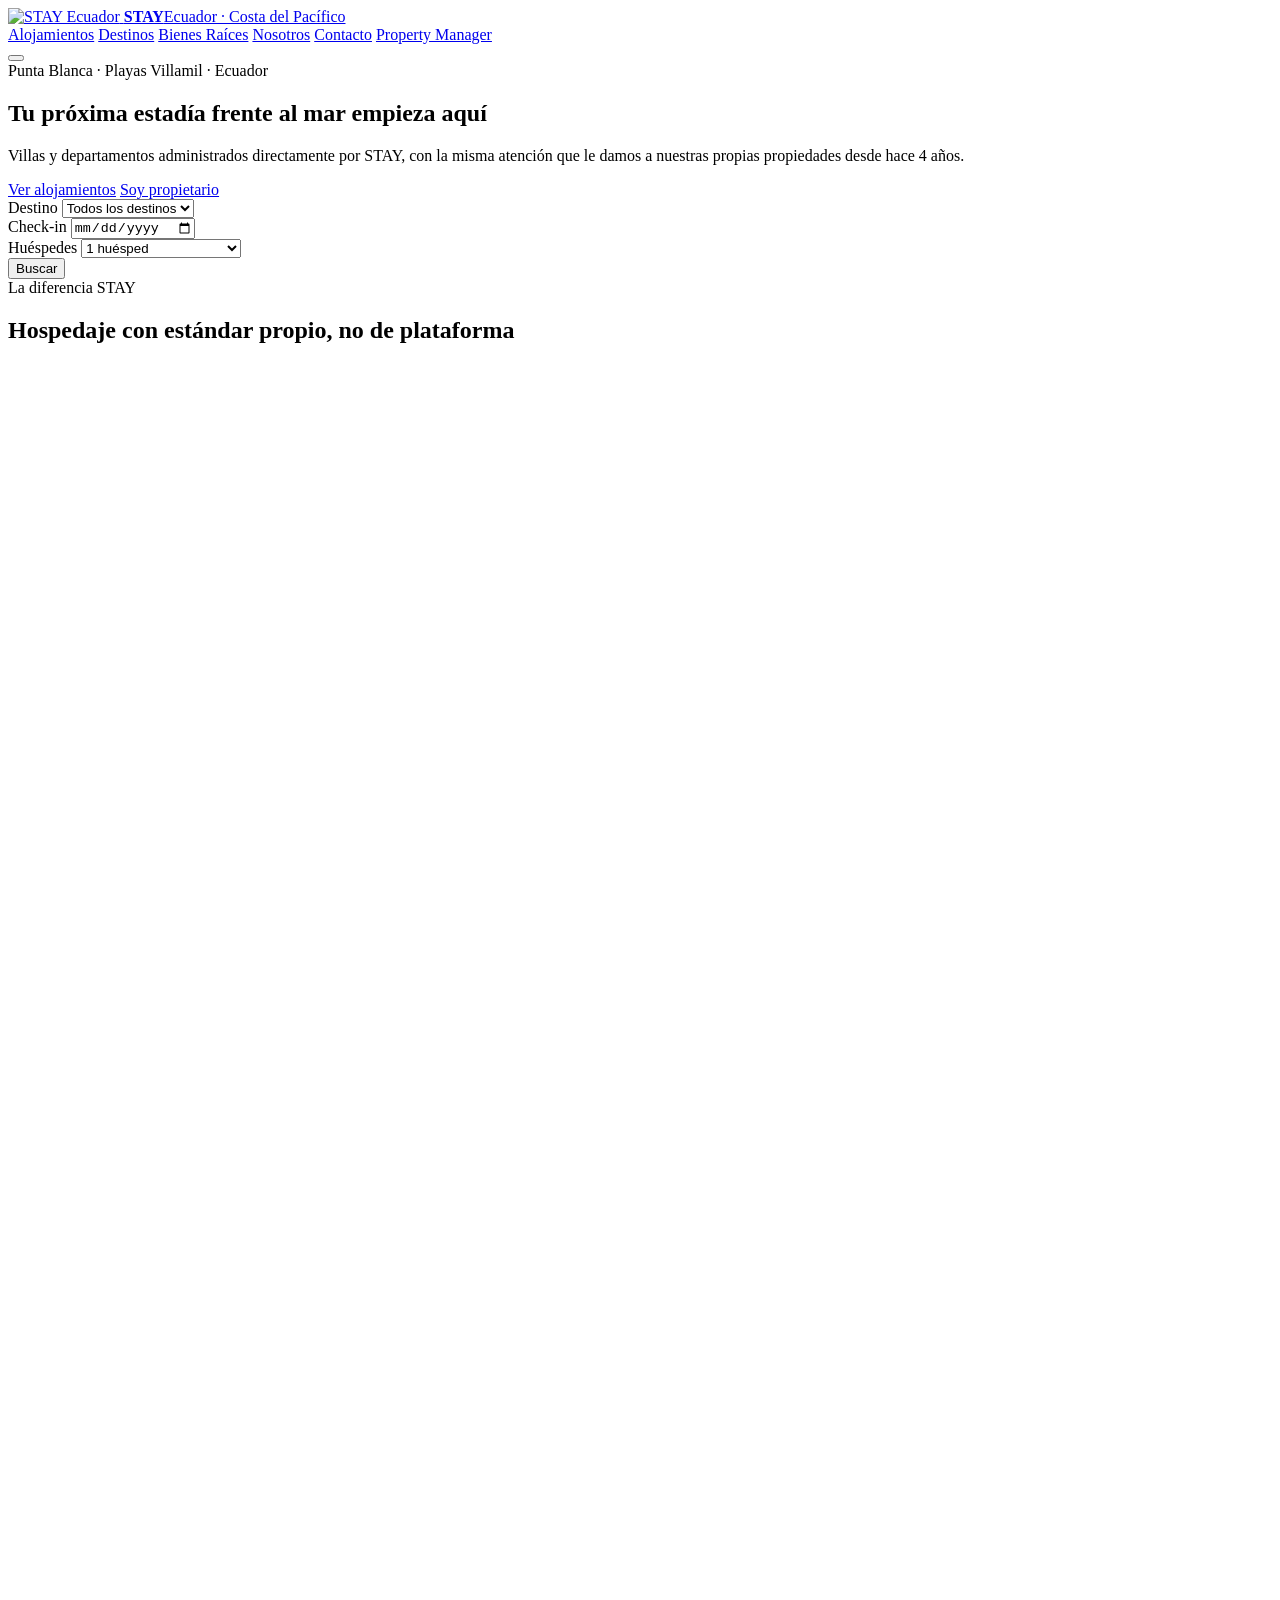
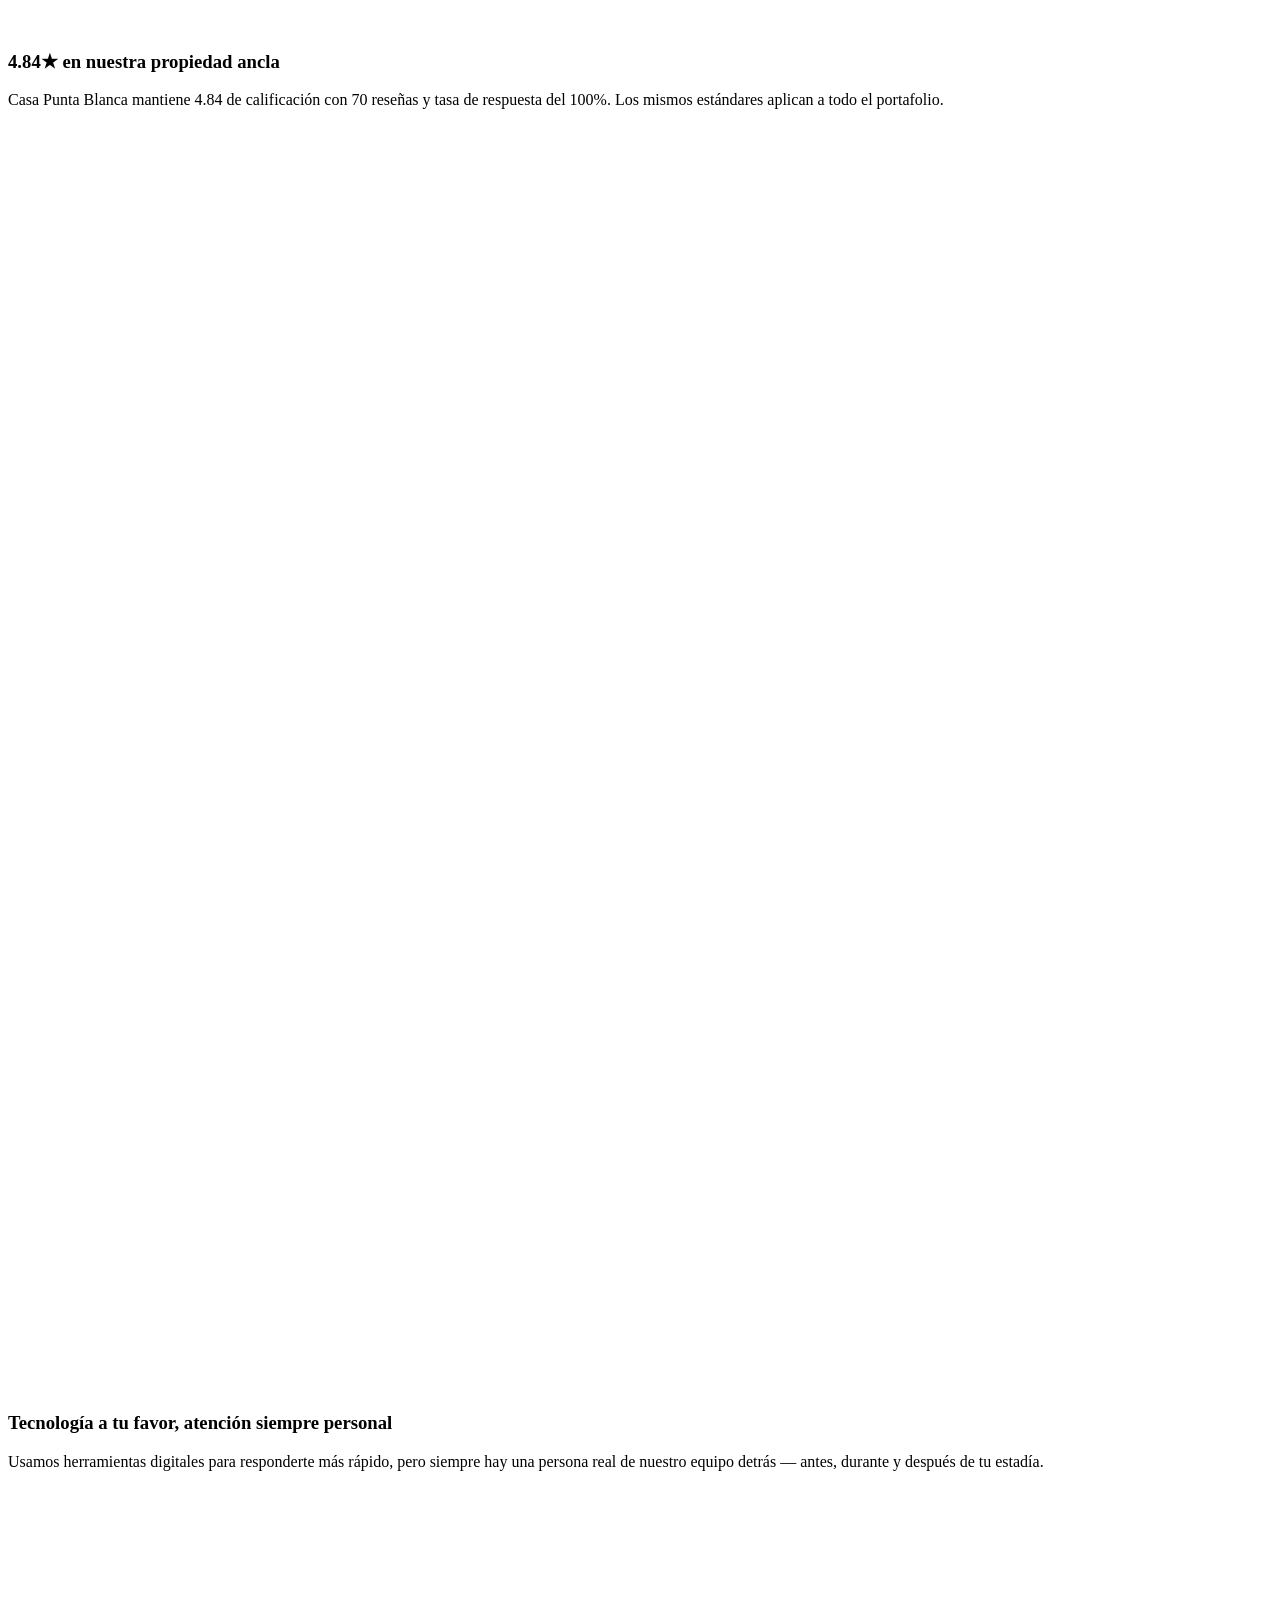
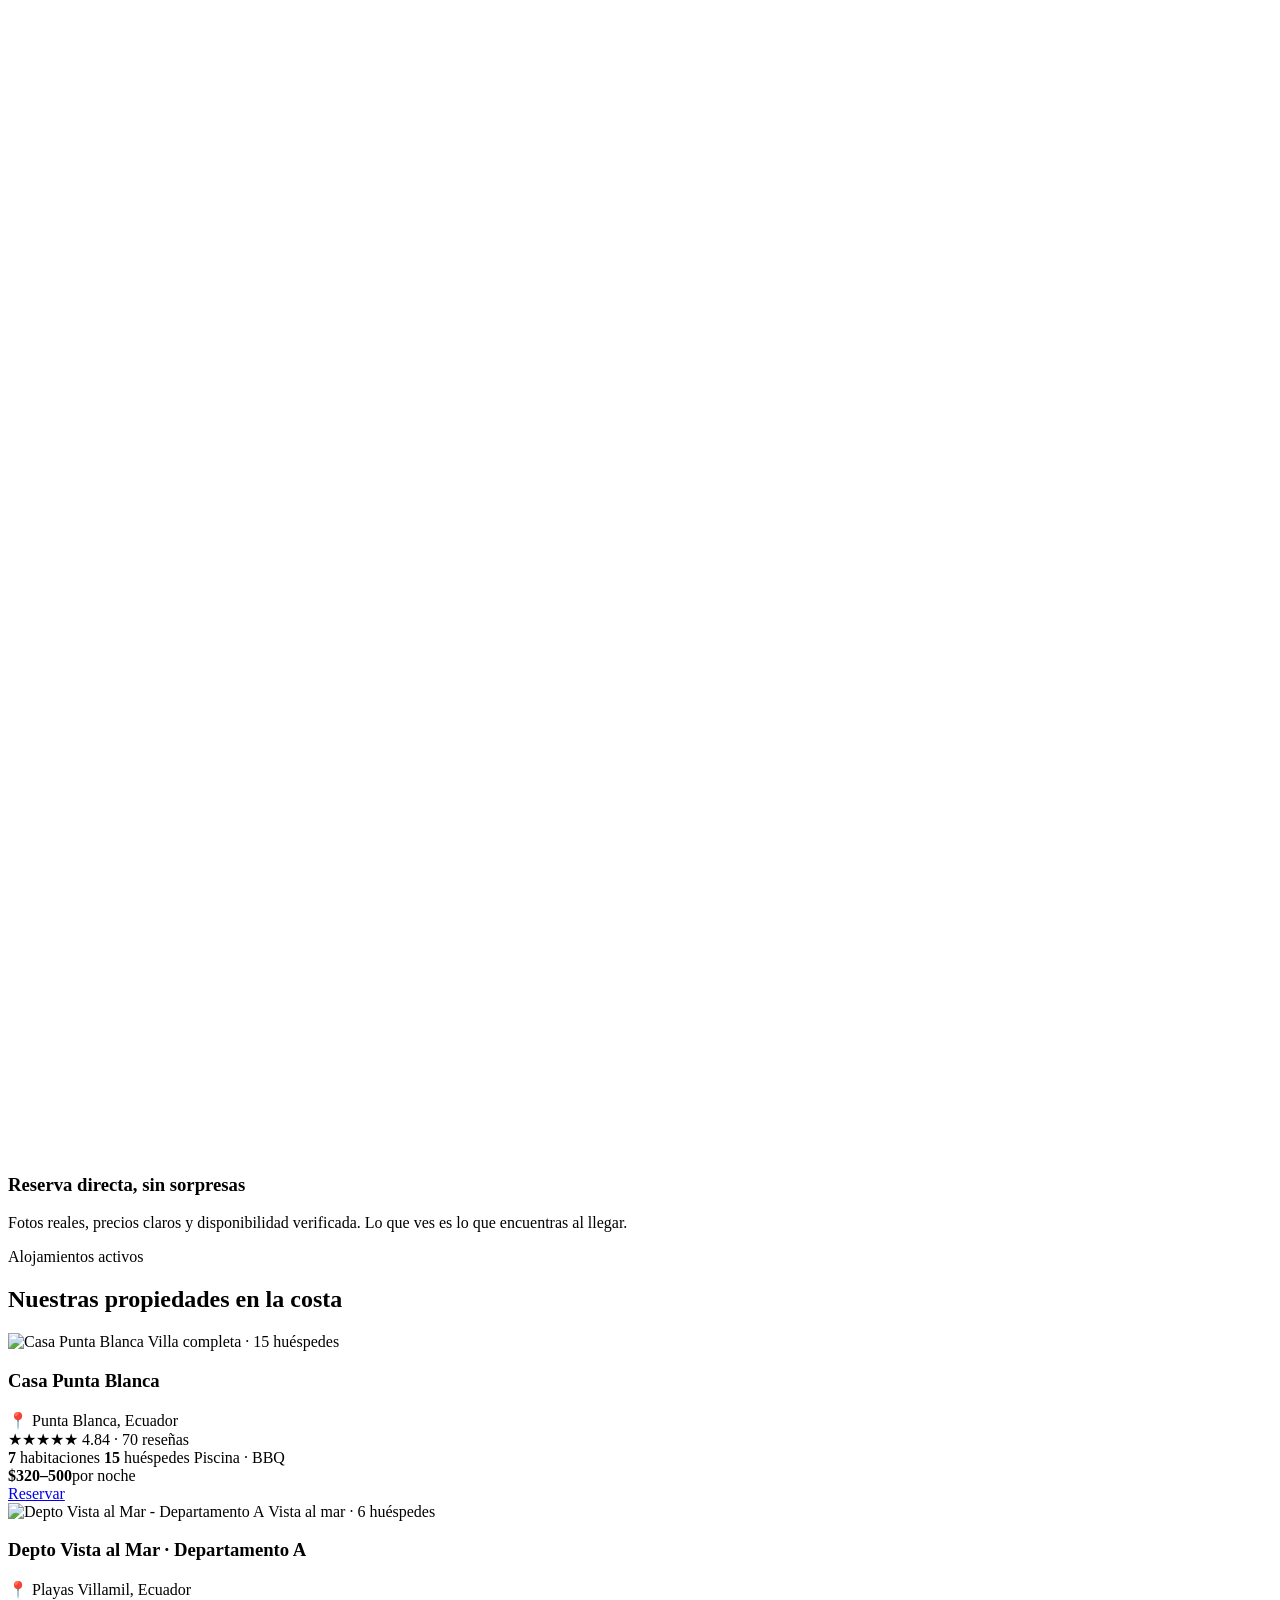
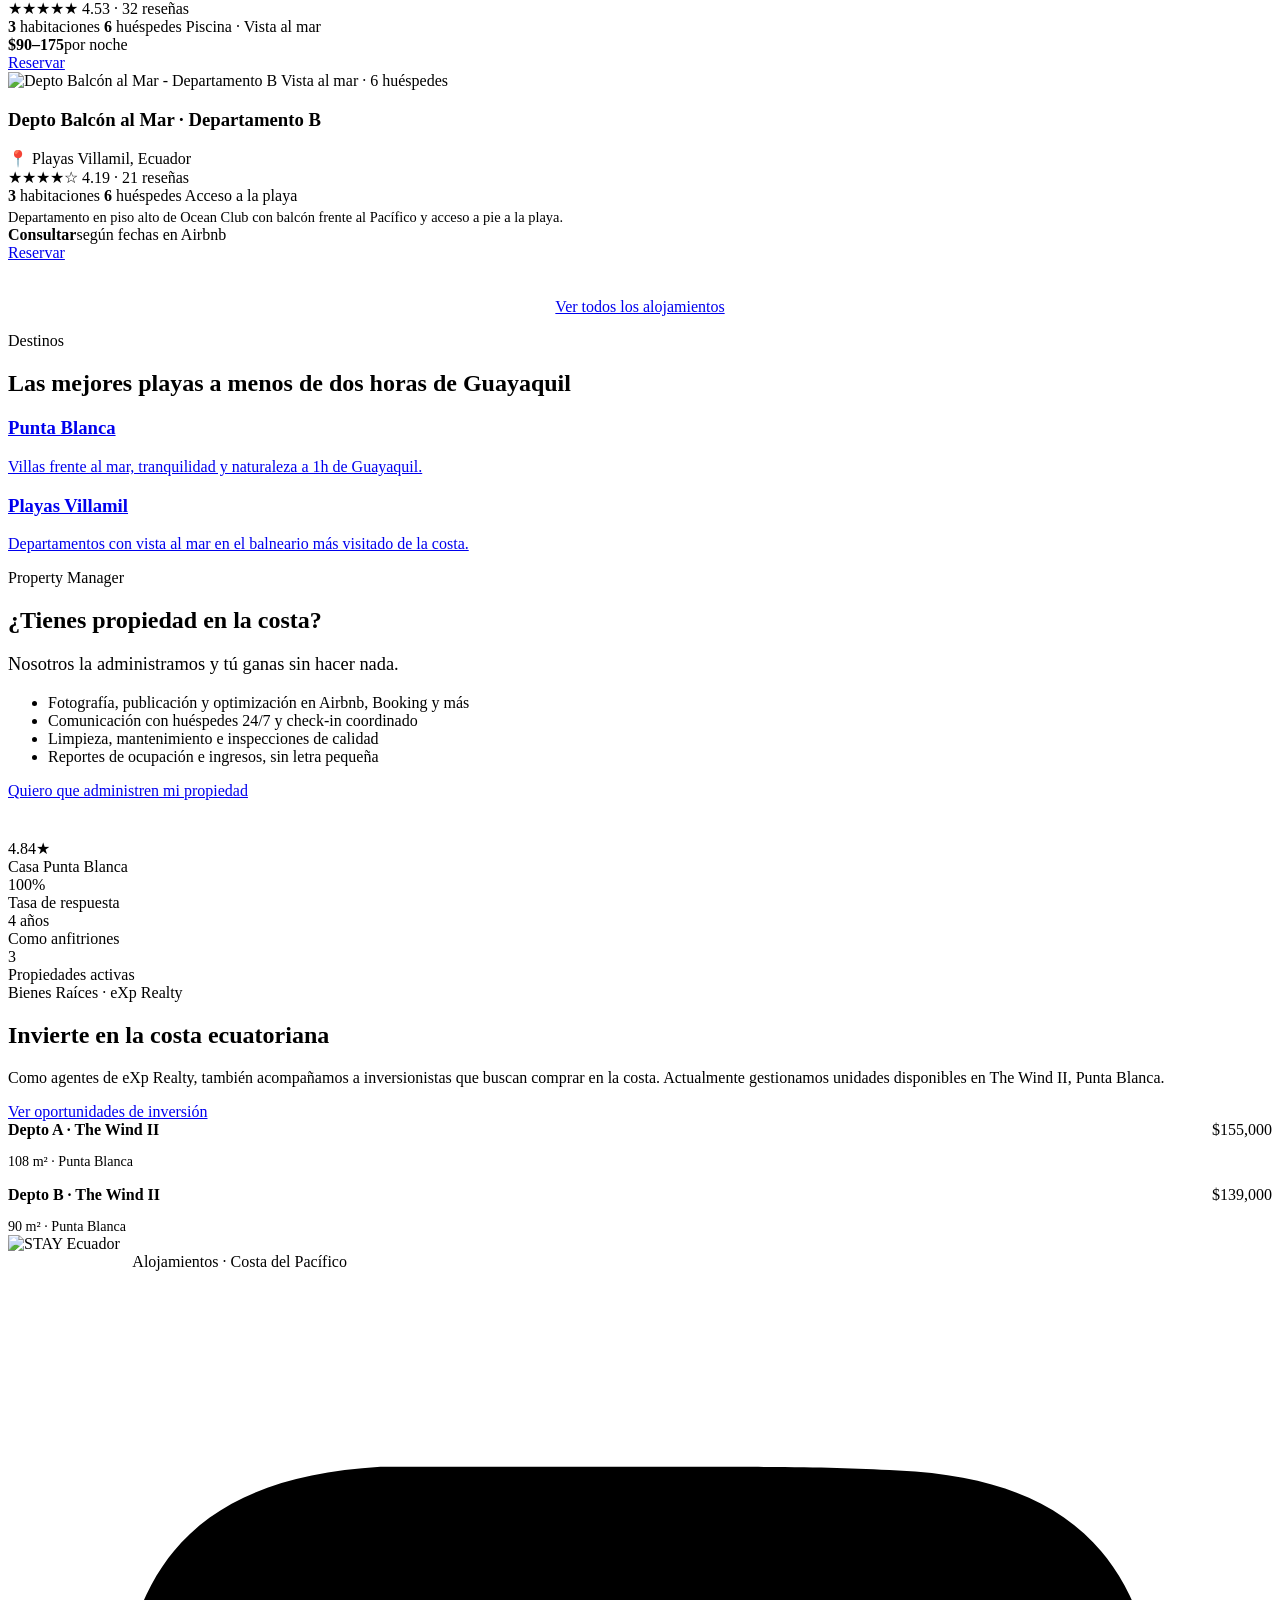
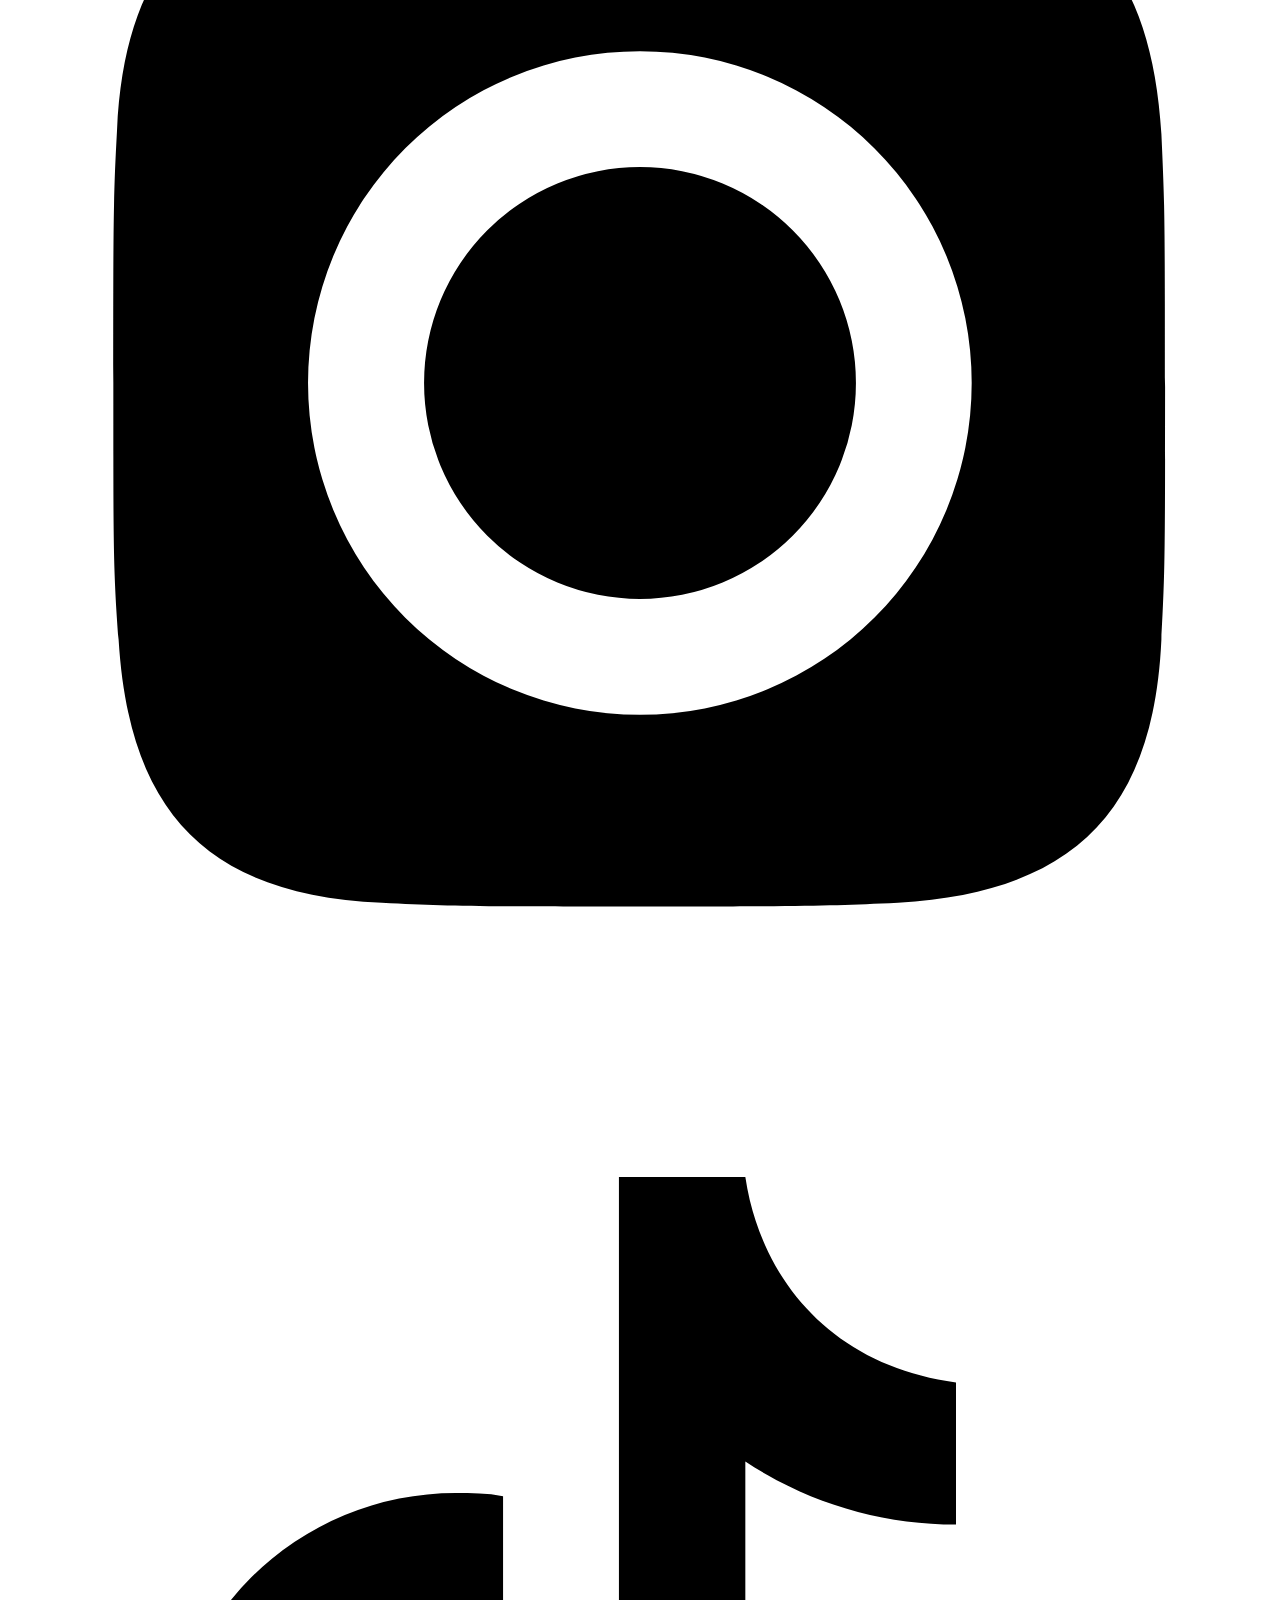
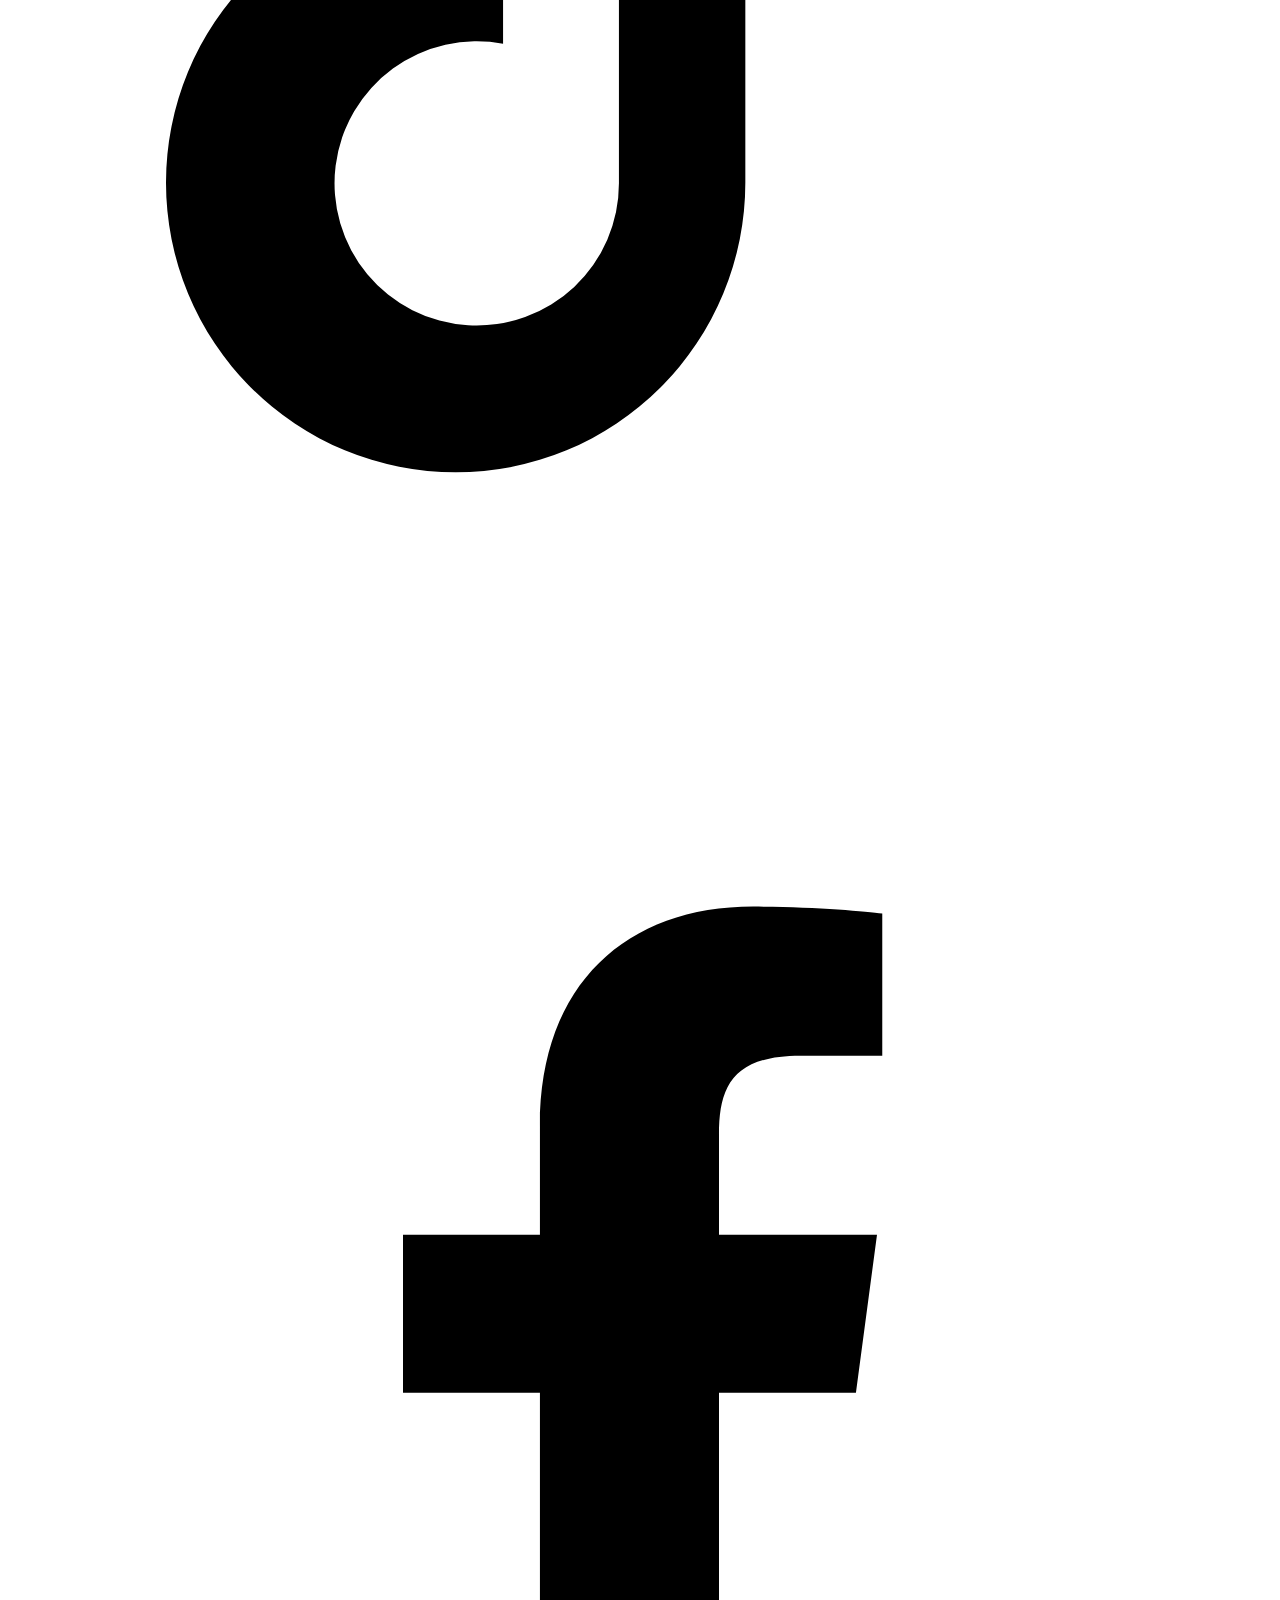
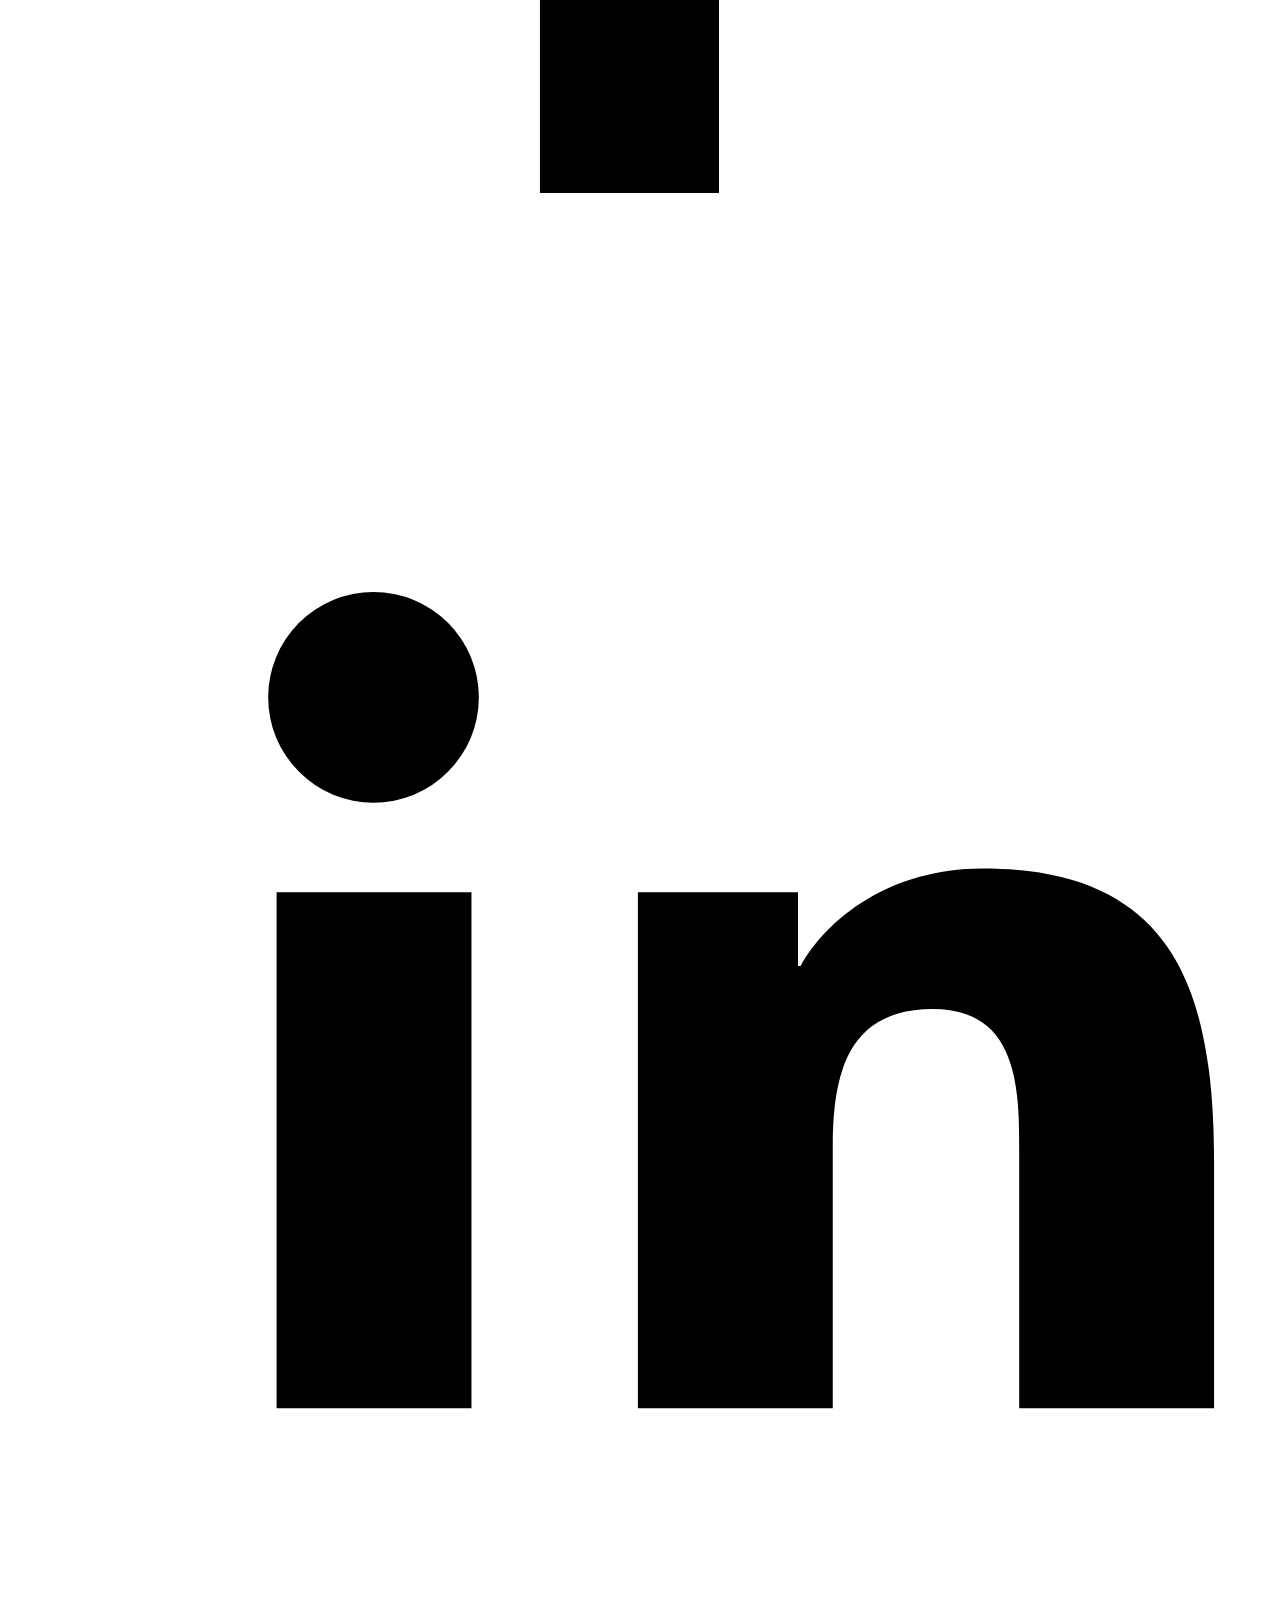
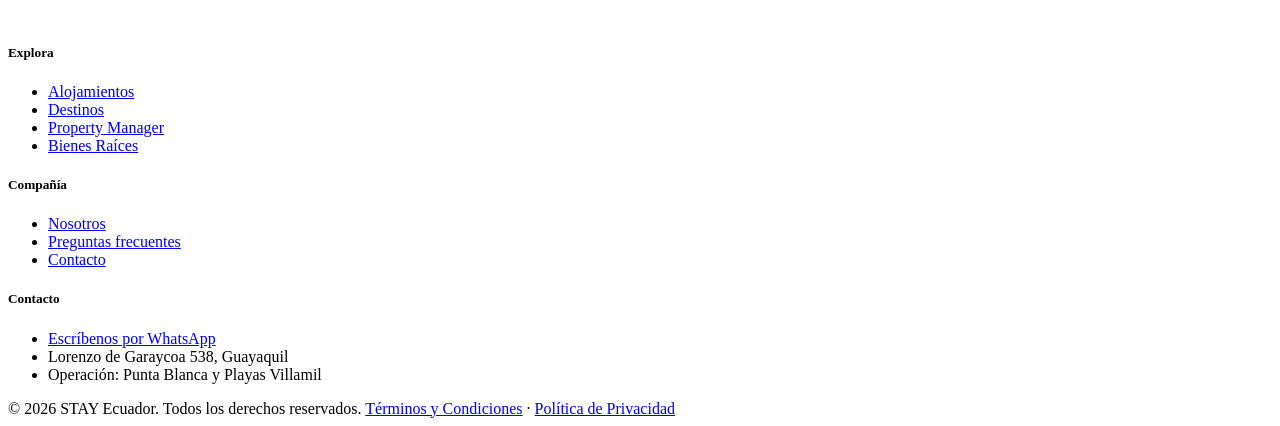
==== index.html @ 164605c9 "Add files via upload" ====
<!DOCTYPE html>
<html lang="es">
<head>
<meta charset="UTF-8">
<meta name="viewport" content="width=device-width, initial-scale=1.0">
<title>STAY Ecuador — Alojamientos y Property Manager en la Costa del Pacífico</title>
<meta name="description" content="Reserva directamente los mejores alojamientos en Punta Blanca y Playas Villamil, o entrega la administración de tu propiedad costera a STAY Ecuador.">
<meta property="og:title" content="STAY Ecuador — Alojamientos en la Costa del Pacífico">
<meta property="og:description" content="Villas y departamentos frente al mar en Punta Blanca y Playas Villamil. Administración de propiedades para propietarios costeros.">
<meta property="og:image" content="img/logo-transparent.png">
<link rel="icon" href="img/logo-transparent.png">
<link rel="stylesheet" href="css/style.css">
</head>
<body>

<header class="site-header">
  <div class="header-inner">
    <a href="index.html" class="brand">
      <img src="img/logo-white.png" alt="STAY Ecuador">
      <span class="brand-word"><strong>STAY</strong><span>Ecuador · Costa del Pacífico</span></span>
    </a>
    <nav class="main-nav" id="mainNav">
      <a href="alojamientos.html">Alojamientos</a>
      <a href="destinos.html">Destinos</a>
      <a href="bienes-raices.html">Bienes Raíces</a>
      <a href="nosotros.html">Nosotros</a>
      <a href="contacto.html">Contacto</a>
      <a href="property-manager.html" class="nav-cta">Property Manager</a>
    </nav>
    <button class="nav-toggle" id="navToggle" aria-label="Abrir menú">
      <span></span><span></span><span></span>
    </button>
  </div>
</header>

<section class="hero">
  <div class="hero-inner">
    <span class="hero-tag">Punta Blanca · Playas Villamil · Ecuador</span>
    <h1>Tu próxima estadía frente al mar empieza aquí</h1>
    <p class="hero-sub">Villas y departamentos administrados directamente por STAY, con la misma atención que le damos a nuestras propias propiedades desde hace 4 años.</p>
    <div class="hero-actions">
      <a href="alojamientos.html" class="btn btn-light">Ver alojamientos</a>
      <a href="property-manager.html" class="btn btn-outline">Soy propietario</a>
    </div>

    <form class="search-bar" action="alojamientos.html" method="get">
      <div class="search-field">
        <label for="destino">Destino</label>
        <select id="destino" name="destino">
          <option value="">Todos los destinos</option>
          <option value="punta-blanca">Punta Blanca</option>
          <option value="playas-villamil">Playas Villamil</option>
        </select>
      </div>
      <div class="search-field">
        <label for="checkin">Check-in</label>
        <input type="date" id="checkin" name="checkin">
      </div>
      <div class="search-field">
        <label for="huespedes">Huéspedes</label>
        <select id="huespedes" name="huespedes">
          <option value="">1 huésped</option>
          <option value="2">2 huéspedes</option>
          <option value="4">4 huéspedes</option>
          <option value="6">6+ huéspedes</option>
          <option value="15">15 (Casa PB completa)</option>
        </select>
      </div>
      <button type="submit" class="btn btn-primary">Buscar</button>
    </form>
  </div>
</section>


<section class="section">
  <div class="container">
    <div class="section-head section-head--center">
      <span class="eyebrow">La diferencia STAY</span>
      <h2>Hospedaje con estándar propio, no de plataforma</h2>
    </div>
    <div class="value-grid">
      <div class="value-card">
        <div class="value-icon"><svg viewBox="0 0 24 24" fill="none" stroke-width="2" stroke-linecap="round" stroke-linejoin="round"><path d="M12 2l3 6 6 1-4.5 4.5L18 20l-6-3-6 3 1.5-6.5L3 9l6-1z"/></svg></div>
        <h3>4.84★ en nuestra propiedad ancla</h3>
        <p>Casa Punta Blanca mantiene 4.84 de calificación con 70 reseñas y tasa de respuesta del 100%. Los mismos estándares aplican a todo el portafolio.</p>
      </div>
      <div class="value-card">
        <div class="value-icon"><svg viewBox="0 0 24 24" fill="none" stroke-width="2" stroke-linecap="round" stroke-linejoin="round"><circle cx="12" cy="12" r="9"/><path d="M12 7v5l3 3"/></svg></div>
        <h3>Tecnología a tu favor, atención siempre personal</h3>
        <p>Usamos herramientas digitales para responderte más rápido, pero siempre hay una persona real de nuestro equipo detrás — antes, durante y después de tu estadía.</p>
      </div>
      <div class="value-card">
        <div class="value-icon"><svg viewBox="0 0 24 24" fill="none" stroke-width="2" stroke-linecap="round" stroke-linejoin="round"><path d="M3 12l2-2 4 4L19 4l2 2-12 12z"/></svg></div>
        <h3>Reserva directa, sin sorpresas</h3>
        <p>Fotos reales, precios claros y disponibilidad verificada. Lo que ves es lo que encuentras al llegar.</p>
      </div>
    </div>
  </div>
</section>

<section class="section section--gray">
  <div class="container">
    <div class="section-head">
      <span class="eyebrow">Alojamientos activos</span>
      <h2>Nuestras propiedades en la costa</h2>
    </div>
    <div class="property-grid">

      <div class="property-card">
        <div class="property-photo">
          <img src="https://a0.muscache.com/im/pictures/miso/Hosting-51249210/original/c333991f-28ff-4d16-9773-20819339ef9a.jpeg?im_w=720" alt="Casa Punta Blanca" loading="lazy">
          <span class="property-badge">Villa completa · 15 huéspedes</span>
        </div>
        <div class="property-body">
          <h3>Casa Punta Blanca</h3>
          <div class="property-loc">📍 Punta Blanca, Ecuador</div>
          <div class="property-rating"><span class="stars">★★★★★</span> 4.84 · 70 reseñas</div>
          <div class="property-meta">
            <span><strong>7</strong> habitaciones</span>
            <span><strong>15</strong> huéspedes</span>
            <span>Piscina · BBQ</span>
          </div>
          <div class="property-footer">
            <div class="property-price"><strong>$320–500</strong><span>por noche</span></div>
            <a href="https://airbnb.com.ec/h/staypuntablanca" target="_blank" rel="noopener" class="btn btn-primary btn-sm">Reservar</a>
          </div>
        </div>
      </div>

      <div class="property-card">
        <div class="property-photo">
          <img src="https://a0.muscache.com/im/pictures/hosting/Hosting-U3RheVN1cHBseUxpc3Rpbmc6MTMyMjAzMDMwMDgzNzYxODUwNA%3D%3D/original/4adbddd5-bfa0-478f-b173-2ac7f6651d97.jpeg?im_w=720" alt="Depto Vista al Mar - Departamento A" loading="lazy">
          <span class="property-badge">Vista al mar · 6 huéspedes</span>
        </div>
        <div class="property-body">
          <h3>Depto Vista al Mar · Departamento A</h3>
          <div class="property-loc">📍 Playas Villamil, Ecuador</div>
          <div class="property-rating"><span class="stars">★★★★★</span> 4.53 · 32 reseñas</div>
          <div class="property-meta">
            <span><strong>3</strong> habitaciones</span>
            <span><strong>6</strong> huéspedes</span>
            <span>Piscina · Vista al mar</span>
          </div>
          <div class="property-footer">
            <div class="property-price"><strong>$90–175</strong><span>por noche</span></div>
            <a href="https://airbnb.com.ec/h/stayocean1" target="_blank" rel="noopener" class="btn btn-primary btn-sm">Reservar</a>
          </div>
        </div>
      </div>

      <div class="property-card">
        <div class="property-photo">
          <img src="https://a0.muscache.com/im/pictures/hosting/Hosting-U3RheVN1cHBseUxpc3Rpbmc6MTMyMjA3NTY5ODk3MDg2MDE0Nw%3D%3D/original/784b37ad-ebe2-406a-b0af-8c36158f7704.jpeg?im_w=720" alt="Depto Balcón al Mar - Departamento B" loading="lazy">
          <span class="property-badge">Vista al mar · 6 huéspedes</span>
        </div>
        <div class="property-body">
          <h3>Depto Balcón al Mar · Departamento B</h3>
          <div class="property-loc">📍 Playas Villamil, Ecuador</div>
          <div class="property-rating"><span class="stars">★★★★☆</span> 4.19 · 21 reseñas</div>
          <div class="property-meta">
            <span><strong>3</strong> habitaciones</span>
            <span><strong>6</strong> huéspedes</span>
            <span>Acceso a la playa</span>
          </div>
          <p style="font-size:0.9rem; margin:4px 0 0;">Departamento en piso alto de Ocean Club con balcón frente al Pacífico y acceso a pie a la playa.</p>
          <div class="property-footer">
            <div class="property-price"><strong>Consultar</strong><span>según fechas en Airbnb</span></div>
            <a href="https://airbnb.com.ec/h/stayocean2" target="_blank" rel="noopener" class="btn btn-primary btn-sm">Reservar</a>
          </div>
        </div>
      </div>

    </div>
    <p style="text-align:center; margin-top:36px;"><a href="alojamientos.html" class="btn btn-outline-navy">Ver todos los alojamientos</a></p>
  </div>
</section>

<section class="section section--navy">
  <div class="container">
    <div class="section-head section-head--center">
      <span class="eyebrow">Destinos</span>
      <h2>Las mejores playas a menos de dos horas de Guayaquil</h2>
    </div>
    <div class="destination-grid">
      <a href="destinos.html#punta-blanca" class="destination-card" style="background-image:url('img/destinos/punta-blanca.jpg');">
        <div><h3>Punta Blanca</h3><p>Villas frente al mar, tranquilidad y naturaleza a 1h de Guayaquil.</p></div>
      </a>
      <a href="destinos.html#playas-villamil" class="destination-card" style="background-image:url('img/destinos/playas-villamil.jpg');">
        <div><h3>Playas Villamil</h3><p>Departamentos con vista al mar en el balneario más visitado de la costa.</p></div>
      </a>
    </div>
  </div>
</section>

<section class="section section--green">
  <div class="container">
    <div class="grid-2">
      <div>
        <span class="eyebrow">Property Manager</span>
        <h2>¿Tienes propiedad en la costa?</h2>
        <p style="font-size:1.15rem;">Nosotros la administramos y tú ganas sin hacer nada.</p>
        <ul class="checklist">
          <li>Fotografía, publicación y optimización en Airbnb, Booking y más</li>
          <li>Comunicación con huéspedes 24/7 y check-in coordinado</li>
          <li>Limpieza, mantenimiento e inspecciones de calidad</li>
          <li>Reportes de ocupación e ingresos, sin letra pequeña</li>
        </ul>
        <a href="property-manager.html" class="btn btn-light" style="margin-top:20px;">Quiero que administren mi propiedad</a>
      </div>
      <div class="card" style="background:rgba(255,255,255,0.08); border-color:rgba(255,255,255,0.25);">
        <p style="color:#fff; font-size:0.95rem; margin-bottom:6px;">Resultado actual en nuestro propio portafolio</p>
        <div class="stat-grid" style="grid-template-columns:1fr 1fr; text-align:left;">
          <div><div class="stat-num">4.84★</div><div class="stat-label">Casa Punta Blanca</div></div>
          <div><div class="stat-num">100%</div><div class="stat-label">Tasa de respuesta</div></div>
          <div><div class="stat-num">4 años</div><div class="stat-label">Como anfitriones</div></div>
          <div><div class="stat-num">3</div><div class="stat-label">Propiedades activas</div></div>
        </div>
      </div>
    </div>
  </div>
</section>

<section class="section">
  <div class="container grid-2">
    <div>
      <span class="eyebrow">Bienes Raíces · eXp Realty</span>
      <h2>Invierte en la costa ecuatoriana</h2>
      <p>Como agentes de eXp Realty, también acompañamos a inversionistas que buscan comprar en la costa. Actualmente gestionamos unidades disponibles en The Wind II, Punta Blanca.</p>
      <a href="bienes-raices.html" class="btn btn-outline-navy">Ver oportunidades de inversión</a>
    </div>
    <div class="card">
      <div style="display:flex; justify-content:space-between; margin-bottom:14px;"><strong>Depto A · The Wind II</strong><span>$155,000</span></div>
      <p style="margin-bottom:16px; font-size:0.88rem;">108 m² · Punta Blanca</p>
      <div style="display:flex; justify-content:space-between;"><strong>Depto B · The Wind II</strong><span>$139,000</span></div>
      <p style="margin-bottom:0; font-size:0.88rem;">90 m² · Punta Blanca</p>
    </div>
  </div>
</section>

<footer class="site-footer">
  <div class="container">
    <div class="footer-grid">
      <div class="footer-col">
        <div class="footer-brand">
          <img src="img/logo-white.png" alt="STAY Ecuador">
          <div class="brand-word"><strong style="color:#fff">STAY ECUADOR</strong><span>Alojamientos · Costa del Pacífico</span></div>
        </div>
        <p style="color:rgba(255,255,255,.7); font-size:.9rem; max-width:280px;">Alojamientos y administración de propiedades en la costa del Pacífico ecuatoriano — Punta Blanca y Playas Villamil.</p>
        <div class="social-row">
          <a href="https://instagram.com/stay_ecuador593" target="_blank" rel="noopener" aria-label="Instagram"><svg viewBox="0 0 24 24"><path d="M12 2.2c3.2 0 3.6 0 4.9.07 3.3.15 4.8 1.7 5 5 .06 1.3.07 1.6.07 4.8s0 3.5-.07 4.8c-.15 3.3-1.7 4.8-5 5-1.3.06-1.6.07-4.9.07s-3.6 0-4.9-.07c-3.3-.15-4.8-1.7-5-5C2 15.5 2 15.2 2 12s0-3.5.07-4.8c.15-3.3 1.7-4.8 5-5C8.4 2.2 8.7 2.2 12 2.2zm0 3.5a6.3 6.3 0 100 12.6 6.3 6.3 0 000-12.6zm0 10.4a4.1 4.1 0 110-8.2 4.1 4.1 0 010 8.2zm6.5-10.6a1.5 1.5 0 11-3 0 1.5 1.5 0 013 0z"/></svg></a>
          <a href="https://www.tiktok.com/@stayecuador" target="_blank" rel="noopener" aria-label="TikTok"><svg viewBox="0 0 24 24"><path d="M14 3c.3 2 1.7 3.6 4 3.9v2.7c-1.4 0-2.8-.4-4-1.2v6.1a5.5 5.5 0 11-5.5-5.5c.3 0 .6 0 .9.06v2.8a2.7 2.7 0 102.2 2.65V3h2.4z"/></svg></a>
          <a href="https://www.facebook.com/profile.php?id=61590856809632" target="_blank" rel="noopener" aria-label="Facebook"><svg viewBox="0 0 24 24"><path d="M13.5 21v-7.6h2.6l.4-3h-3v-1.9c0-.9.25-1.5 1.55-1.5H16.6V4.3C16.3 4.26 15.3 4.17 14.15 4.17c-2.4 0-4.05 1.47-4.05 4.16V10.4H7.5v3h2.6V21h3.4z"/></svg></a>
          <a href="https://www.linkedin.com/company/stayecuador" target="_blank" rel="noopener" aria-label="LinkedIn"><svg viewBox="0 0 24 24"><path d="M6.94 8.5a2 2 0 100-4 2 2 0 000 4zM5.1 10.2h3.7V20H5.1V10.2zm6.4 0h3.5v1.4h.05c.5-.9 1.7-1.85 3.45-1.85 3.7 0 4.4 2.4 4.4 5.6V20h-3.7v-4.9c0-1.17-.02-2.68-1.64-2.68-1.64 0-1.9 1.28-1.9 2.6V20h-3.7V10.2z"/></svg></a>
        </div>
      </div>
      <div class="footer-col">
        <h5>Explora</h5>
        <ul>
          <li><a href="alojamientos.html">Alojamientos</a></li>
          <li><a href="destinos.html">Destinos</a></li>
          <li><a href="property-manager.html">Property Manager</a></li>
          <li><a href="bienes-raices.html">Bienes Raíces</a></li>
        </ul>
      </div>
      <div class="footer-col">
        <h5>Compañía</h5>
        <ul>
          <li><a href="nosotros.html">Nosotros</a></li>
          <li><a href="faq.html">Preguntas frecuentes</a></li>
          <li><a href="contacto.html">Contacto</a></li>
        </ul>
      </div>
      <div class="footer-col">
        <h5>Contacto</h5>
        <ul>
          <li><a href="https://wa.me/593997971704" target="_blank" rel="noopener">Escríbenos por WhatsApp</a></li>
          <li>Lorenzo de Garaycoa 538, Guayaquil</li>
          <li>Operación: Punta Blanca y Playas Villamil</li>
        </ul>
      </div>
    </div>
    <div class="footer-bottom">
      <span>© 2026 STAY Ecuador. Todos los derechos reservados.</span>
      <span><a href="terminos.html">Términos y Condiciones</a> · <a href="privacidad.html">Política de Privacidad</a></span>
    </div>
  </div>
</footer>

<script src="js/main.js"></script>
</body>
</html>
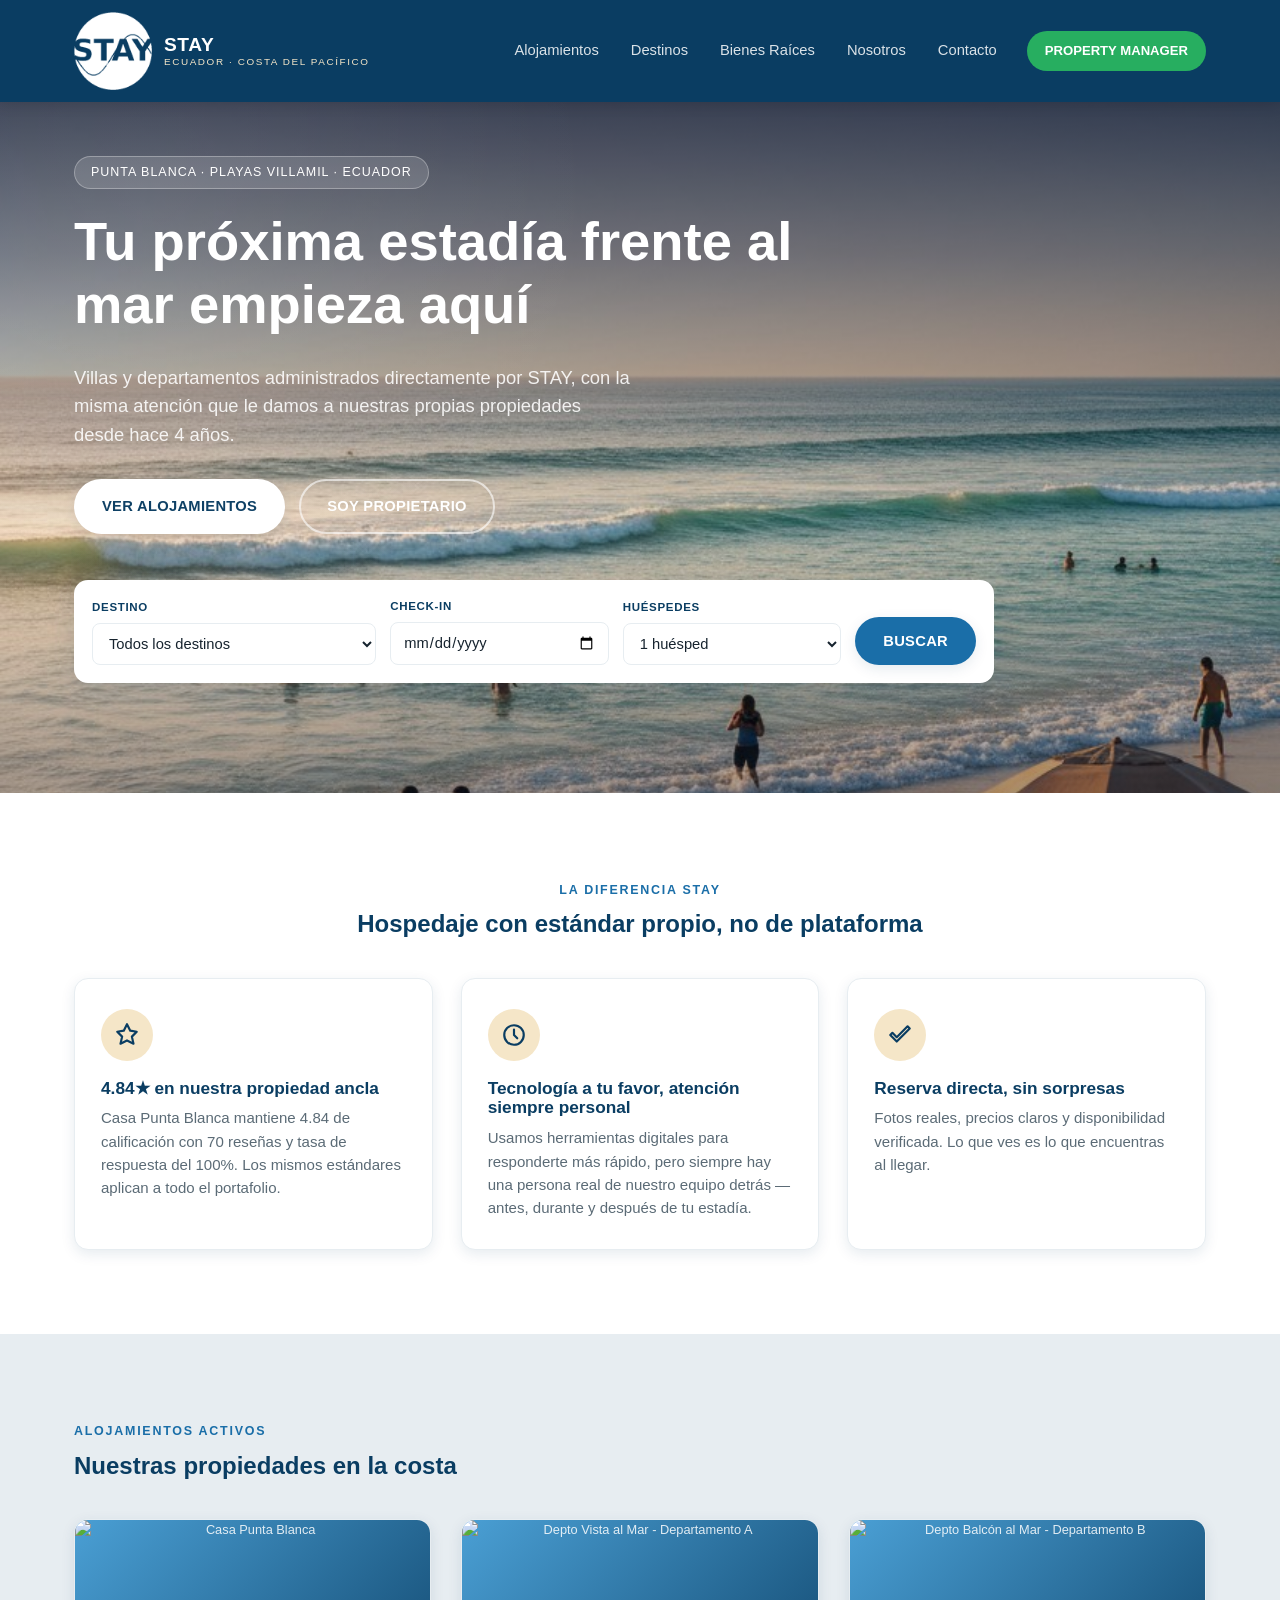
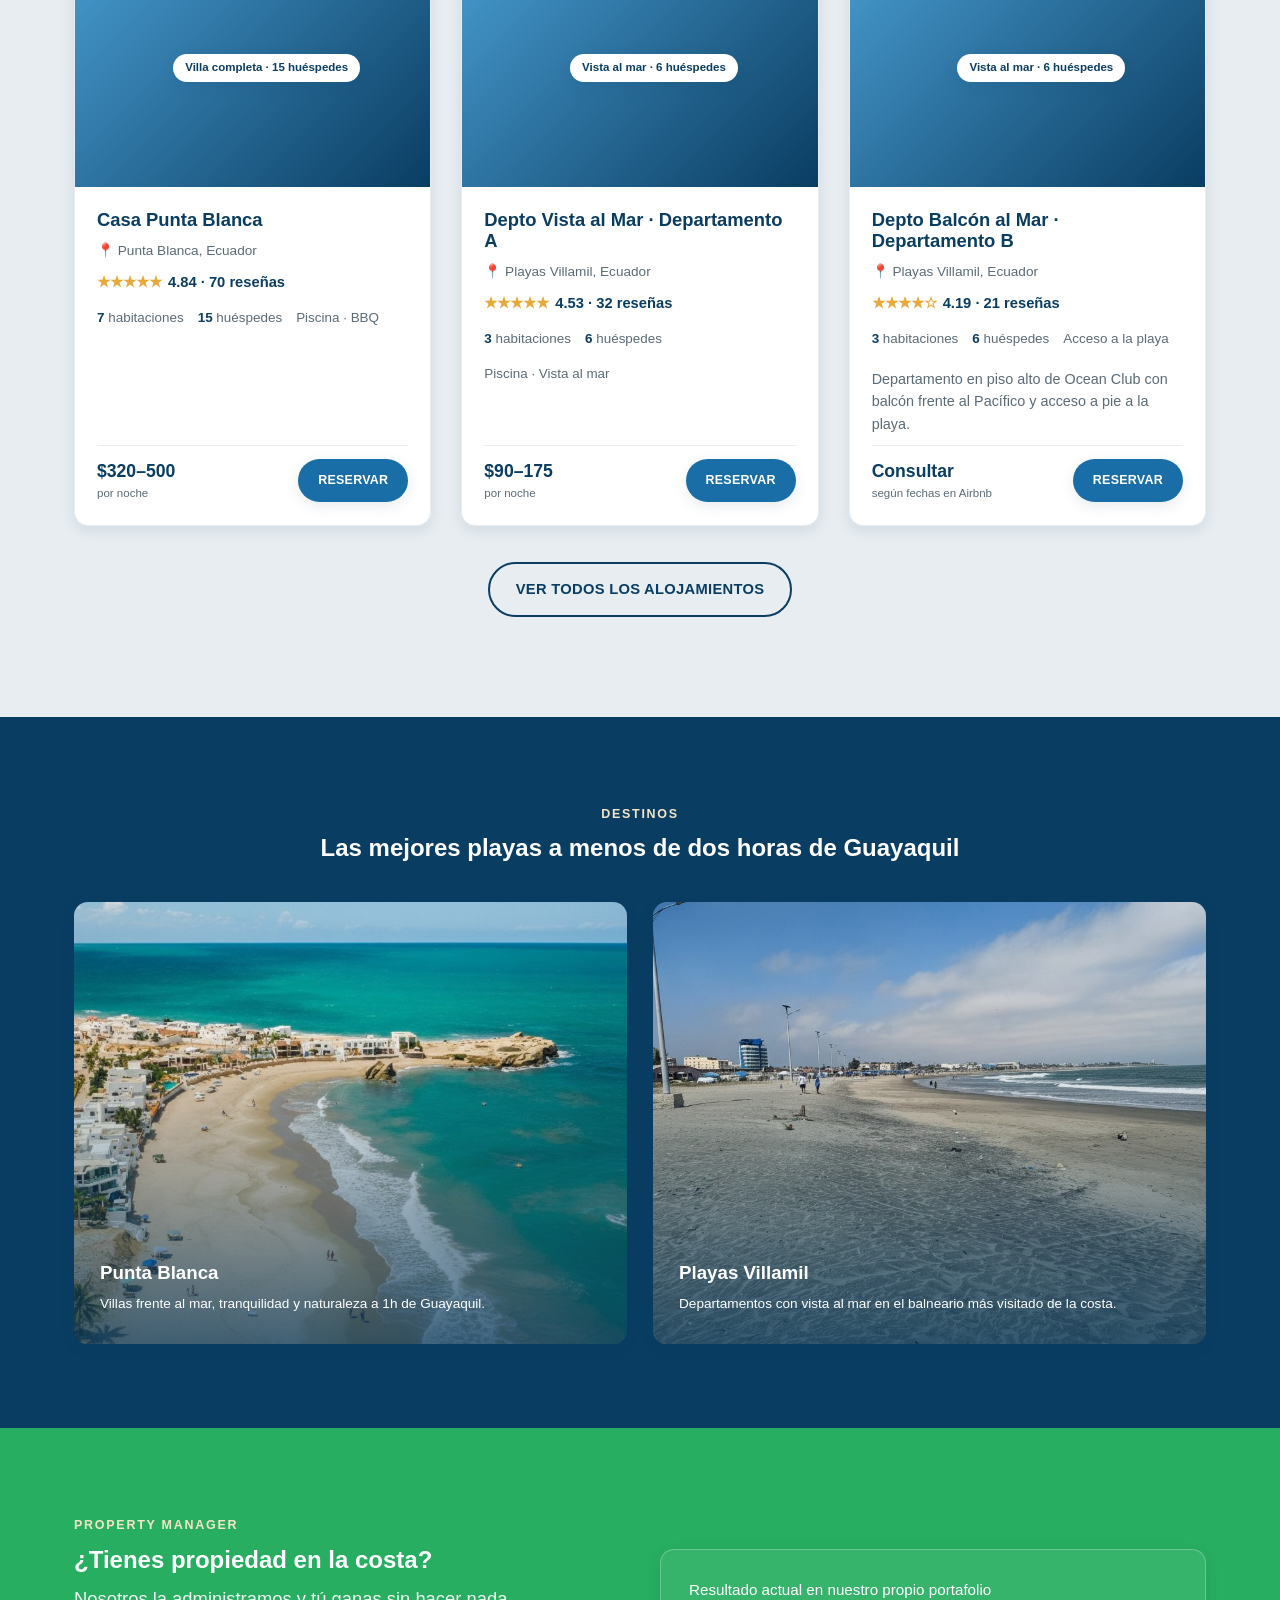
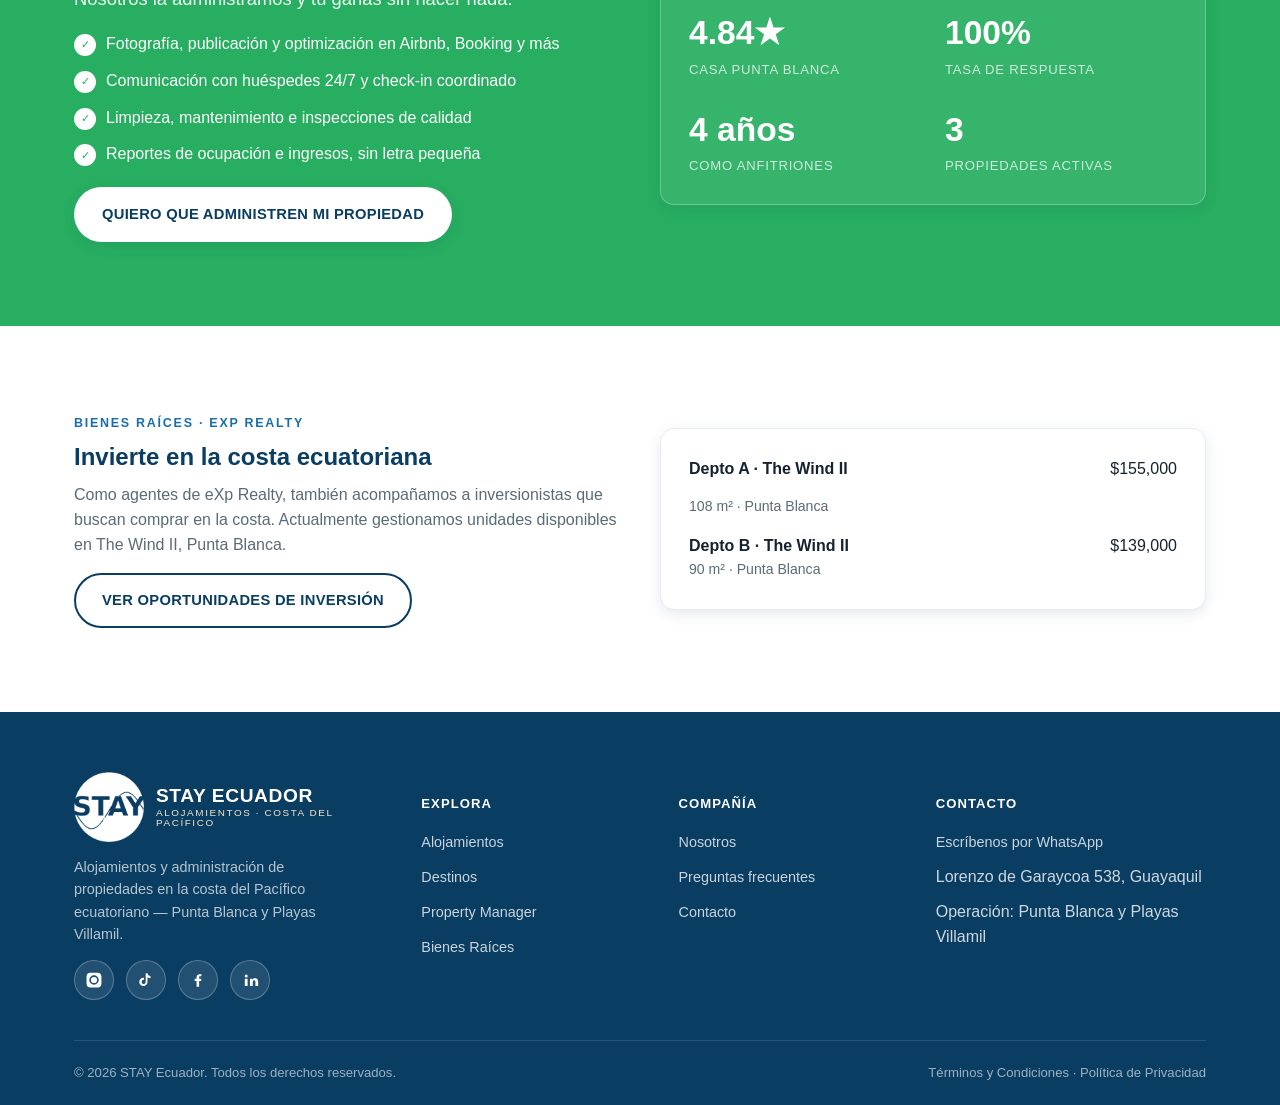
==== commit 2266b459: "Remove quotes from background-image URLs in HTML" ====
--- a/index.html
+++ b/index.html
@@ -182,10 +182,10 @@
       <h2>Las mejores playas a menos de dos horas de Guayaquil</h2>
     </div>
     <div class="destination-grid">
-      <a href="destinos.html#punta-blanca" class="destination-card" style="background-image:url('img/destinos/punta-blanca.jpg');">
+      <a href="destinos.html#punta-blanca" class="destination-card" style="background-image:url(img/destinos/punta-blanca.jpg);">
         <div><h3>Punta Blanca</h3><p>Villas frente al mar, tranquilidad y naturaleza a 1h de Guayaquil.</p></div>
       </a>
-      <a href="destinos.html#playas-villamil" class="destination-card" style="background-image:url('img/destinos/playas-villamil.jpg');">
+      <a href="destinos.html#playas-villamil" class="destination-card" style="background-image:url(img/destinos/playas-villamil.jpg);">
         <div><h3>Playas Villamil</h3><p>Departamentos con vista al mar en el balneario más visitado de la costa.</p></div>
       </a>
     </div>
--- a/css/style.css
+++ b/css/style.css
@@ -0,0 +1,532 @@
+/* ============================================================
+   STAY Ecuador — hoja de estilos principal
+   Paleta de marca aprobada 18-jun-2026
+   ============================================================ */
+
+:root {
+  --navy: #0A3D62;
+  --blue: #1A6EA8;
+  --light-blue: #4A9FD4;
+  --green: #27AE60;
+  --green-dark: #1e8449;
+  --sand: #F5E6C8;
+  --white: #FFFFFF;
+  --ink: #16232E;
+  --gray: #5B6B76;
+  --gray-light: #E7EDF1;
+  --shadow: 0 10px 30px rgba(10, 61, 98, 0.12);
+  --shadow-sm: 0 4px 14px rgba(10, 61, 98, 0.10);
+  --radius: 14px;
+  --max-width: 1180px;
+  font-size: 16px;
+}
+
+* { box-sizing: border-box; }
+html { scroll-behavior: smooth; }
+
+body {
+  margin: 0;
+  font-family: "Helvetica Neue", Helvetica, Arial, sans-serif;
+  color: var(--ink);
+  background: var(--white);
+  line-height: 1.55;
+  -webkit-font-smoothing: antialiased;
+}
+
+img { max-width: 100%; display: block; }
+
+a { color: inherit; text-decoration: none; }
+
+h1, h2, h3, h4 {
+  font-weight: 700;
+  color: var(--navy);
+  margin: 0 0 0.5em;
+  line-height: 1.15;
+}
+
+p { margin: 0 0 1em; color: var(--gray); }
+
+.container {
+  max-width: var(--max-width);
+  margin: 0 auto;
+  padding: 0 24px;
+}
+
+.section { padding: 84px 0; }
+.section--tight { padding: 56px 0; }
+.section--sand { background: var(--sand); }
+.section--navy { background: var(--navy); color: var(--white); }
+.section--navy h2, .section--navy h3, .section--navy p { color: var(--white); }
+.section--navy p { color: rgba(255,255,255,0.82); }
+.section--green { background: var(--green); color: var(--white); }
+.section--green h2, .section--green h3 { color: var(--white); }
+.section--green p { color: rgba(255,255,255,0.92); }
+.section--gray { background: var(--gray-light); }
+
+.eyebrow {
+  display: inline-block;
+  font-size: 0.78rem;
+  font-weight: 700;
+  letter-spacing: 0.14em;
+  text-transform: uppercase;
+  color: var(--blue);
+  margin-bottom: 10px;
+}
+.section--navy .eyebrow, .section--green .eyebrow { color: var(--sand); }
+
+.section-head { max-width: 640px; margin: 0 0 40px; }
+.section-head--center { margin-left: auto; margin-right: auto; text-align: center; }
+
+/* ---------- Buttons ---------- */
+.btn {
+  display: inline-flex;
+  align-items: center;
+  gap: 8px;
+  padding: 14px 26px;
+  border-radius: 999px;
+  font-weight: 700;
+  font-size: 0.92rem;
+  letter-spacing: 0.02em;
+  text-transform: uppercase;
+  border: 2px solid transparent;
+  cursor: pointer;
+  transition: transform 0.15s ease, box-shadow 0.15s ease, background 0.15s ease, color .15s ease;
+  white-space: nowrap;
+}
+.btn:hover { transform: translateY(-2px); }
+.btn-primary { background: var(--blue); color: var(--white); box-shadow: var(--shadow-sm); }
+.btn-primary:hover { background: var(--navy); }
+.btn-light { background: var(--white); color: var(--navy); box-shadow: var(--shadow-sm); }
+.btn-outline { background: transparent; color: var(--white); border-color: rgba(255,255,255,0.6); }
+.btn-outline:hover { background: rgba(255,255,255,0.12); }
+.btn-outline-navy { background: transparent; color: var(--navy); border-color: var(--navy); }
+.btn-outline-navy:hover { background: var(--navy); color: var(--white); }
+.btn-green { background: var(--green); color: var(--white); box-shadow: var(--shadow-sm); }
+.btn-green:hover { background: var(--green-dark); }
+.btn-sm { padding: 10px 18px; font-size: 0.78rem; }
+.btn-block { width: 100%; justify-content: center; }
+.btn svg { width: 16px; height: 16px; }
+
+/* ---------- Header ---------- */
+.site-header {
+  position: sticky;
+  top: 0;
+  z-index: 100;
+  background: var(--navy);
+  box-shadow: 0 2px 14px rgba(0,0,0,0.12);
+}
+.header-inner {
+  max-width: var(--max-width);
+  margin: 0 auto;
+  padding: 12px 24px;
+  display: flex;
+  align-items: center;
+  justify-content: space-between;
+  gap: 24px;
+}
+.brand { display: flex; align-items: center; gap: 12px; }
+.brand img { width: 78px; height: 78px; }
+.brand-word { display: flex; flex-direction: column; line-height: 1; }
+.brand-word strong { color: var(--white); font-size: 1.2rem; font-weight: 700; letter-spacing: 0.03em; }
+.brand-word span { color: var(--sand); font-size: 0.62rem; font-weight: 300; letter-spacing: 0.16em; text-transform: uppercase; margin-top: 3px; }
+
+.main-nav { display: flex; align-items: center; gap: 28px; }
+.main-nav a {
+  color: rgba(255,255,255,0.85);
+  font-size: 0.92rem;
+  font-weight: 500;
+  padding: 6px 2px;
+  border-bottom: 2px solid transparent;
+  transition: color .15s, border-color .15s;
+}
+.main-nav a:hover, .main-nav a.active { color: var(--white); border-color: var(--light-blue); }
+.main-nav a.nav-cta {
+  background: var(--green);
+  color: var(--white);
+  padding: 10px 18px;
+  border-radius: 999px;
+  border-bottom: none;
+  font-weight: 700;
+  font-size: 0.82rem;
+  text-transform: uppercase;
+}
+.main-nav a.nav-cta:hover { background: var(--green-dark); }
+
+.nav-toggle {
+  display: none;
+  background: none;
+  border: none;
+  width: 40px;
+  height: 40px;
+  cursor: pointer;
+  flex-direction: column;
+  justify-content: center;
+  align-items: center;
+  gap: 5px;
+}
+.nav-toggle span { width: 24px; height: 2px; background: var(--white); display: block; }
+
+@media (max-width: 900px) {
+  .main-nav {
+    position: fixed;
+    top: 70px;
+    right: 0;
+    left: 0;
+    background: var(--navy);
+    flex-direction: column;
+    align-items: flex-start;
+    padding: 10px 24px 26px;
+    gap: 4px;
+    transform: translateY(-130%);
+    opacity: 0;
+    transition: transform .25s ease, opacity .25s ease;
+    border-bottom: 2px solid var(--blue);
+  }
+  .main-nav.open { transform: translateY(0); opacity: 1; }
+  .main-nav a { width: 100%; padding: 12px 0; border-bottom: 1px solid rgba(255,255,255,0.08); }
+  .main-nav a.nav-cta { margin-top: 8px; text-align: center; }
+  .nav-toggle { display: flex; }
+}
+
+/* ---------- Wave divider ---------- */
+.wave-divider { display: block; width: 100%; line-height: 0; }
+.wave-divider svg { width: 100%; height: 60px; display: block; }
+
+/* ---------- Hero ---------- */
+.hero {
+  position: relative;
+  background-image: url('../img/hero-playa.jpg');
+  background-size: cover;
+  background-position: center 38%;
+  color: var(--white);
+  overflow: hidden;
+  padding: 54px 0 110px;
+}
+.hero::before {
+  content: "";
+  position: absolute;
+  inset: 0;
+  background: linear-gradient(180deg, rgba(12,22,48,0.80) 0%, rgba(12,22,48,0.58) 22%, rgba(12,22,48,0.28) 45%, rgba(12,22,48,0.05) 62%, rgba(12,22,48,0.35) 100%);
+  pointer-events: none;
+}
+.hero::after {
+  content: "";
+  position: absolute;
+  inset: 0;
+  background-image: radial-gradient(circle at 12% 15%, rgba(255,255,255,0.06) 0, transparent 35%);
+  pointer-events: none;
+}
+.hero-inner { position: relative; max-width: var(--max-width); margin: 0 auto; padding: 0 24px; }
+.hero-tag {
+  display: inline-block;
+  background: rgba(255,255,255,0.14);
+  border: 1px solid rgba(255,255,255,0.3);
+  padding: 6px 16px;
+  border-radius: 999px;
+  font-size: 0.78rem;
+  letter-spacing: 0.08em;
+  text-transform: uppercase;
+  margin-bottom: 22px;
+}
+.hero h1 { font-size: clamp(2.1rem, 5vw, 3.4rem); color: var(--white); max-width: 720px; }
+.hero-sub { font-size: 1.15rem; color: rgba(255,255,255,0.88); max-width: 560px; margin-bottom: 30px; }
+.hero-actions { display: flex; gap: 14px; flex-wrap: wrap; margin-bottom: 46px; }
+
+.search-bar {
+  background: var(--white);
+  border-radius: var(--radius);
+  box-shadow: var(--shadow);
+  padding: 18px;
+  display: grid;
+  grid-template-columns: 1.3fr 1fr 1fr auto;
+  gap: 14px;
+  align-items: end;
+  max-width: 920px;
+}
+.search-field { display: flex; flex-direction: column; gap: 6px; }
+.search-field label { font-size: 0.72rem; font-weight: 700; letter-spacing: 0.06em; text-transform: uppercase; color: var(--navy); }
+.search-field select,
+.search-field input {
+  border: 1px solid var(--gray-light);
+  border-radius: 8px;
+  padding: 11px 12px;
+  font-size: 0.92rem;
+  color: var(--ink);
+  font-family: inherit;
+  background: var(--white);
+}
+.search-field select:focus, .search-field input:focus { outline: 2px solid var(--light-blue); }
+@media (max-width: 820px) {
+  .search-bar { grid-template-columns: 1fr 1fr; }
+  .search-bar .btn { grid-column: 1 / -1; }
+}
+
+/* ---------- Value props ---------- */
+.value-grid {
+  display: grid;
+  grid-template-columns: repeat(3, 1fr);
+  gap: 28px;
+}
+@media (max-width: 800px) { .value-grid { grid-template-columns: 1fr; } }
+.value-card {
+  background: var(--white);
+  border-radius: var(--radius);
+  padding: 30px 26px;
+  box-shadow: var(--shadow-sm);
+  border: 1px solid var(--gray-light);
+}
+.value-icon {
+  width: 52px; height: 52px;
+  border-radius: 50%;
+  background: var(--sand);
+  display: flex; align-items: center; justify-content: center;
+  margin-bottom: 18px;
+}
+.value-icon svg { width: 26px; height: 26px; stroke: var(--navy); }
+.value-card h3 { font-size: 1.08rem; margin-bottom: 8px; }
+.value-card p { margin: 0; font-size: 0.94rem; }
+
+/* ---------- Property cards ---------- */
+.property-grid {
+  display: grid;
+  grid-template-columns: repeat(auto-fit, minmax(300px, 1fr));
+  gap: 30px;
+}
+.property-card {
+  background: var(--white);
+  border-radius: var(--radius);
+  overflow: hidden;
+  box-shadow: var(--shadow-sm);
+  border: 1px solid var(--gray-light);
+  display: flex;
+  flex-direction: column;
+  transition: transform .18s ease, box-shadow .18s ease;
+}
+.property-card:hover { transform: translateY(-4px); box-shadow: var(--shadow); }
+.property-photo {
+  position: relative;
+  aspect-ratio: 4 / 3;
+  background: linear-gradient(135deg, var(--light-blue), var(--navy));
+  display: flex;
+  align-items: center;
+  justify-content: center;
+  color: rgba(255,255,255,0.85);
+  text-align: center;
+  padding: 16px;
+  font-size: 0.8rem;
+  overflow: hidden;
+}
+.property-photo img {
+  position: absolute;
+  inset: 0;
+  width: 100%;
+  height: 100%;
+  object-fit: cover;
+}
+.property-photo span { position: relative; z-index: 1; }
+.property-badge {
+  position: absolute;
+  top: 14px; left: 14px;
+  background: var(--white);
+  color: var(--navy);
+  font-size: 0.72rem;
+  font-weight: 700;
+  padding: 5px 12px;
+  border-radius: 999px;
+  box-shadow: var(--shadow-sm);
+}
+.property-badge--repair { background: #F9E79F; color: #7D5A00; }
+.property-body { padding: 22px; display: flex; flex-direction: column; gap: 10px; flex: 1; }
+.property-body h3 { font-size: 1.15rem; margin-bottom: 0; }
+.property-loc { font-size: 0.85rem; color: var(--gray); display: flex; align-items: center; gap: 6px; }
+.property-meta { display: flex; flex-wrap: wrap; gap: 14px; font-size: 0.84rem; color: var(--gray); margin: 4px 0; }
+.property-meta strong { color: var(--navy); }
+.property-rating { display: flex; align-items: center; gap: 6px; font-weight: 700; color: var(--navy); font-size: 0.92rem; }
+.property-rating .stars { color: #E8A93B; }
+.property-footer {
+  margin-top: auto;
+  display: flex;
+  align-items: center;
+  justify-content: space-between;
+  padding-top: 12px;
+  border-top: 1px solid var(--gray-light);
+}
+.property-price strong { color: var(--navy); font-size: 1.1rem; }
+.property-price span { display: block; font-size: 0.72rem; color: var(--gray); }
+
+/* ---------- Destination cards ---------- */
+.destination-grid { display: grid; grid-template-columns: repeat(auto-fit, minmax(280px, 1fr)); gap: 26px; }
+.destination-card {
+  position: relative;
+  border-radius: var(--radius);
+  overflow: hidden;
+  aspect-ratio: 5/4;
+  background: linear-gradient(155deg, var(--navy), var(--blue));
+  background-size: cover;
+  background-position: center;
+  color: var(--white);
+  display: flex; align-items: flex-end;
+  padding: 26px;
+  box-shadow: var(--shadow-sm);
+  transition: transform .35s ease;
+}
+.destination-card:hover { transform: scale(1.015); }
+.destination-card::after {
+  content: "";
+  position: absolute; inset: 0;
+  background: linear-gradient(180deg, rgba(10,61,98,0) 30%, rgba(10,61,98,0.75) 100%);
+}
+.destination-card h3, .destination-card p { position: relative; z-index: 1; color: var(--white); }
+.destination-card p { margin-bottom: 4px; font-size: 0.85rem; }
+
+/* ---------- Cards generic ---------- */
+.card {
+  background: var(--white);
+  border-radius: var(--radius);
+  padding: 28px;
+  box-shadow: var(--shadow-sm);
+  border: 1px solid var(--gray-light);
+}
+
+.grid-2 { display: grid; grid-template-columns: 1fr 1fr; gap: 40px; align-items: center; }
+@media (max-width: 800px) { .grid-2 { grid-template-columns: 1fr; } }
+
+.checklist { list-style: none; padding: 0; margin: 0; display: flex; flex-direction: column; gap: 12px; }
+.checklist li { display: flex; gap: 10px; align-items: flex-start; }
+.checklist li::before {
+  content: "✓";
+  flex-shrink: 0;
+  width: 22px; height: 22px;
+  border-radius: 50%;
+  background: var(--green);
+  color: var(--white);
+  font-size: 0.7rem;
+  display: flex; align-items: center; justify-content: center;
+  margin-top: 2px;
+}
+.section--green .checklist li::before { background: var(--white); color: var(--green); }
+.section--navy .checklist li::before { background: var(--light-blue); color: var(--navy); }
+
+/* ---------- Stats ---------- */
+.stat-grid { display: grid; grid-template-columns: repeat(4, 1fr); gap: 24px; text-align: center; }
+@media (max-width: 760px) { .stat-grid { grid-template-columns: 1fr 1fr; } }
+.stat-num { font-size: 2.1rem; font-weight: 700; color: var(--white); }
+.stat-label { font-size: 0.82rem; color: rgba(255,255,255,0.75); text-transform: uppercase; letter-spacing: 0.06em; }
+
+/* ---------- FAQ ---------- */
+.faq-item { border-bottom: 1px solid var(--gray-light); }
+.faq-q {
+  width: 100%;
+  text-align: left;
+  background: none;
+  border: none;
+  padding: 20px 4px;
+  font-size: 1.02rem;
+  font-weight: 700;
+  color: var(--navy);
+  cursor: pointer;
+  display: flex;
+  justify-content: space-between;
+  align-items: center;
+  gap: 16px;
+  font-family: inherit;
+}
+.faq-q .icon { flex-shrink: 0; width: 22px; height: 22px; border-radius: 50%; border: 2px solid var(--blue); display: flex; align-items: center; justify-content: center; color: var(--blue); font-weight: 700; transition: transform .2s ease; }
+.faq-item.open .faq-q .icon { transform: rotate(45deg); }
+.faq-a { max-height: 0; overflow: hidden; transition: max-height .25s ease; }
+.faq-a-inner { padding: 0 4px 20px; color: var(--gray); }
+.faq-item.open .faq-a { max-height: 400px; }
+
+/* ---------- Forms ---------- */
+.form-grid { display: grid; grid-template-columns: 1fr 1fr; gap: 16px; }
+@media (max-width: 700px) { .form-grid { grid-template-columns: 1fr; } }
+.form-field { display: flex; flex-direction: column; gap: 6px; margin-bottom: 16px; }
+.form-field label { font-size: 0.8rem; font-weight: 700; color: var(--navy); }
+.form-field input, .form-field select, .form-field textarea {
+  border: 1px solid var(--gray-light);
+  border-radius: 8px;
+  padding: 12px 14px;
+  font-family: inherit;
+  font-size: 0.95rem;
+}
+.form-field textarea { resize: vertical; min-height: 110px; }
+.form-note { font-size: 0.8rem; color: var(--gray); }
+
+/* ---------- Info list ---------- */
+.info-row { display: flex; gap: 14px; align-items: flex-start; margin-bottom: 20px; }
+.info-icon {
+  width: 40px; height: 40px; border-radius: 50%;
+  background: var(--sand);
+  display: flex; align-items: center; justify-content: center;
+  flex-shrink: 0;
+}
+.info-icon svg { width: 20px; height: 20px; stroke: var(--navy); }
+.info-row h4 { margin: 0 0 4px; font-size: 0.98rem; }
+.info-row p { margin: 0; font-size: 0.9rem; }
+
+/* ---------- Social icons ---------- */
+.social-row { display: flex; gap: 12px; }
+.social-row a {
+  width: 40px; height: 40px;
+  border-radius: 50%;
+  background: rgba(255,255,255,0.1);
+  display: flex; align-items: center; justify-content: center;
+  border: 1px solid rgba(255,255,255,0.25);
+  transition: background .15s ease;
+}
+.social-row a:hover { background: var(--light-blue); }
+.social-row svg { width: 18px; height: 18px; fill: var(--white); }
+
+/* ---------- Footer ---------- */
+.site-footer { background: var(--navy); color: rgba(255,255,255,0.8); padding-top: 60px; }
+.footer-grid {
+  display: grid;
+  grid-template-columns: 1.4fr 1fr 1fr 1.2fr;
+  gap: 32px;
+  padding-bottom: 40px;
+  border-bottom: 1px solid rgba(255,255,255,0.12);
+}
+@media (max-width: 900px) { .footer-grid { grid-template-columns: 1fr 1fr; } }
+@media (max-width: 560px) { .footer-grid { grid-template-columns: 1fr; } }
+.footer-brand { display: flex; gap: 12px; align-items: center; margin-bottom: 14px; }
+.footer-brand img { width: 70px; height: 70px; }
+.footer-col h5 { color: var(--white); font-size: 0.82rem; text-transform: uppercase; letter-spacing: 0.08em; margin-bottom: 16px; }
+.footer-col ul { list-style: none; margin: 0; padding: 0; display: flex; flex-direction: column; gap: 10px; }
+.footer-col a { font-size: 0.9rem; color: rgba(255,255,255,0.78); }
+.footer-col a:hover { color: var(--white); }
+.footer-bottom {
+  display: flex; justify-content: space-between; align-items: center;
+  padding: 22px 0; font-size: 0.82rem; color: rgba(255,255,255,0.6);
+  flex-wrap: wrap; gap: 10px;
+}
+.footer-bottom a { color: rgba(255,255,255,0.6); }
+.footer-bottom a:hover { color: var(--white); }
+
+/* ---------- Badges / misc ---------- */
+.badge-pm { background: var(--green); color: var(--white); font-size: 0.72rem; font-weight: 700; padding: 4px 10px; border-radius: 999px; text-transform: uppercase; }
+.tag { display: inline-block; background: var(--gray-light); color: var(--navy); font-size: 0.75rem; font-weight: 700; padding: 5px 12px; border-radius: 999px; margin: 0 8px 8px 0; }
+
+.page-hero {
+  background: linear-gradient(160deg, var(--navy), var(--blue));
+  color: var(--white);
+  padding: 60px 0 90px;
+}
+.page-hero h1 { color: var(--white); max-width: 700px; }
+.page-hero p { color: rgba(255,255,255,0.85); max-width: 600px; }
+.breadcrumb { font-size: 0.8rem; color: rgba(255,255,255,0.7); margin-bottom: 16px; }
+.breadcrumb a { color: rgba(255,255,255,0.85); }
+
+.notice-box {
+  background: #FEF9E7;
+  border: 1px solid #F5D67A;
+  border-radius: var(--radius);
+  padding: 20px 24px;
+  font-size: 0.9rem;
+  color: #7D5A00;
+}
+.notice-box strong { color: #5C4200; }
+
+.two-col-list { columns: 2; gap: 32px; }
+@media (max-width: 640px) { .two-col-list { columns: 1; } }
+
+::selection { background: var(--light-blue); color: var(--white); }
